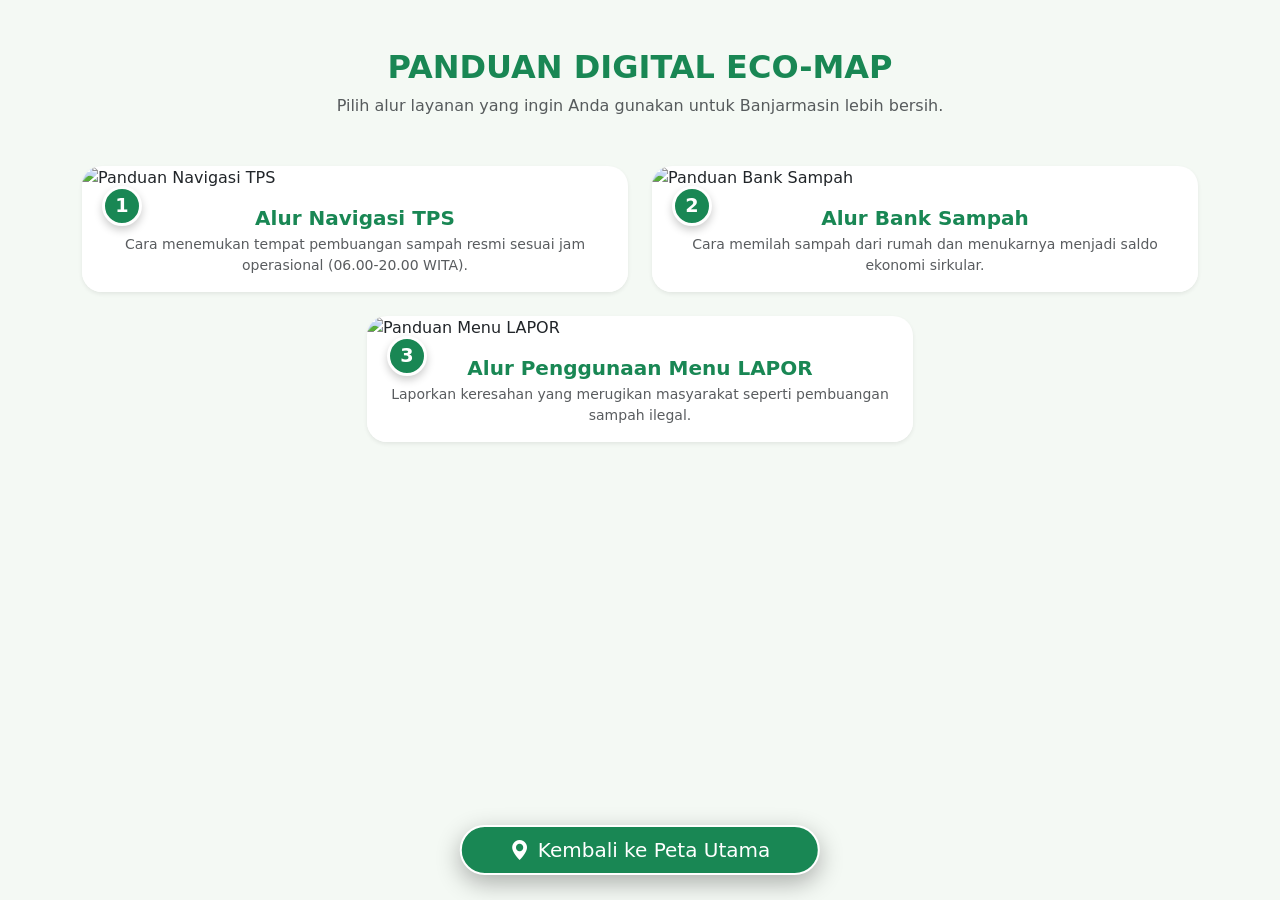
==== pages/panduan.html @ 556d6de7 "Add files via upload" ====
<!DOCTYPE html>
<html lang="id">
<head>
    <meta charset="UTF-8">
    <meta name="viewport" content="width=device-width, initial-scale=1.0">
    <title>Panduan Penggunaan - Eco-Map</title>
    <!-- Bootstrap CSS -->
    <link href="https://cdn.jsdelivr.net/npm/bootstrap@5.3.0/dist/css/bootstrap.min.css" rel="stylesheet">
    <link rel="stylesheet" href="https://cdn.jsdelivr.net/npm/bootstrap-icons@1.11.1/font/bootstrap-icons.css">
    <style>
        body { 
            background-color: #f4f9f4; 
            /* Memberi ruang di bawah agar konten terakhir tidak tertutup tombol melayang */
            padding-bottom: 100px; 
        }
        
        .card-guideline {
            border: none;
            border-radius: 20px;
            transition: transform 0.3s ease, box-shadow 0.3s ease;
            overflow: hidden;
        }
        
        .card-guideline:hover {
            transform: translateY(-10px);
            box-shadow: 0 15px 30px rgba(0,0,0,0.1);
        }
        
        .guide-img {
            width: 100%;
            height: auto;
            display: block;
        }
        
        .badge-number {
            position: absolute;
            top: 20px;
            left: 20px;
            background-color: #198754;
            color: white;
            width: 40px;
            height: 40px;
            border-radius: 50%;
            display: flex;
            align-items: center;
            justify-content: center;
            font-weight: bold;
            font-size: 1.2rem;
            border: 3px solid white;
            box-shadow: 0 4px 8px rgba(0,0,0,0.2);
        }

        /* CSS KHUSUS UNTUK TOMBOL MELAYANG */
        .btn-floating-custom {
            position: fixed !important;
            bottom: 25px !important;
            left: 50% !important;
            transform: translateX(-50%) !important;
            z-index: 9999 !important;
            box-shadow: 0 8px 25px rgba(0,0,0,0.3) !important;
            white-space: nowrap;
            border: 2px solid white !important;
        }
    </style>
</head>
<body>

<div class="container my-5">
    <div class="text-center mb-5">
        <h2 class="fw-bold text-success">PANDUAN DIGITAL ECO-MAP</h2>
        <p class="text-muted">Pilih alur layanan yang ingin Anda gunakan untuk Banjarmasin lebih bersih.</p>
    </div>

    <div class="row g-4 justify-content-center">
        <!-- PANDUAN 1: NAVIGASI TPS -->
        <div class="col-lg-6">
            <div class="card card-guideline shadow-sm position-relative">
                <div class="badge-number">1</div>
                <img src="../img/panduan-tps.png" class="guide-img" alt="Panduan Navigasi TPS">
                <div class="card-body bg-white text-center">
                    <h5 class="fw-bold text-success mb-1">Alur Navigasi TPS</h5>
                    <p class="small text-muted mb-0">Cara menemukan tempat pembuangan sampah resmi sesuai jam operasional (06.00-20.00 WITA).</p>
                </div>
            </div>
        </div>

        <!-- PANDUAN 2: BANK SAMPAH -->
        <div class="col-lg-6">
            <div class="card card-guideline shadow-sm position-relative">
                <div class="badge-number">2</div>
                <img src="../img/panduan-bank-sampah.png" class="guide-img" alt="Panduan Bank Sampah">
                <div class="card-body bg-white text-center">
                    <h5 class="fw-bold text-success mb-1">Alur Bank Sampah</h5>
                    <p class="small text-muted mb-0">Cara memilah sampah dari rumah dan menukarnya menjadi saldo ekonomi sirkular.</p>
                </div>
            </div>
        </div>

        <!-- PANDUAN 3: MENU LAPOR -->
        <div class="col-lg-6">
            <div class="card card-guideline shadow-sm position-relative">
                <div class="badge-number">3</div>
                <img src="../img/lapor-span.png" class="guide-img" alt="Panduan Menu LAPOR">
                <div class="card-body bg-white text-center">
                    <h5 class="fw-bold text-success mb-1">Alur Penggunaan Menu LAPOR</h5>
                    <p class="small text-muted mb-0">Laporkan keresahan yang merugikan masyarakat seperti pembuangan sampah ilegal.</p>
                </div>
            </div>
        </div>
    </div>

    <!-- Tombol Navigasi Melayang -->
    <a href="../index.html" class="btn btn-success btn-lg rounded-pill px-5 btn-floating-custom">
        <i class="bi bi-geo-alt-fill me-2"></i>Kembali ke Peta Utama
    </a>
</div>

<script src="https://cdn.jsdelivr.net/npm/bootstrap@5.3.0/dist/js/bootstrap.bundle.min.js"></script>
</body>
</html>
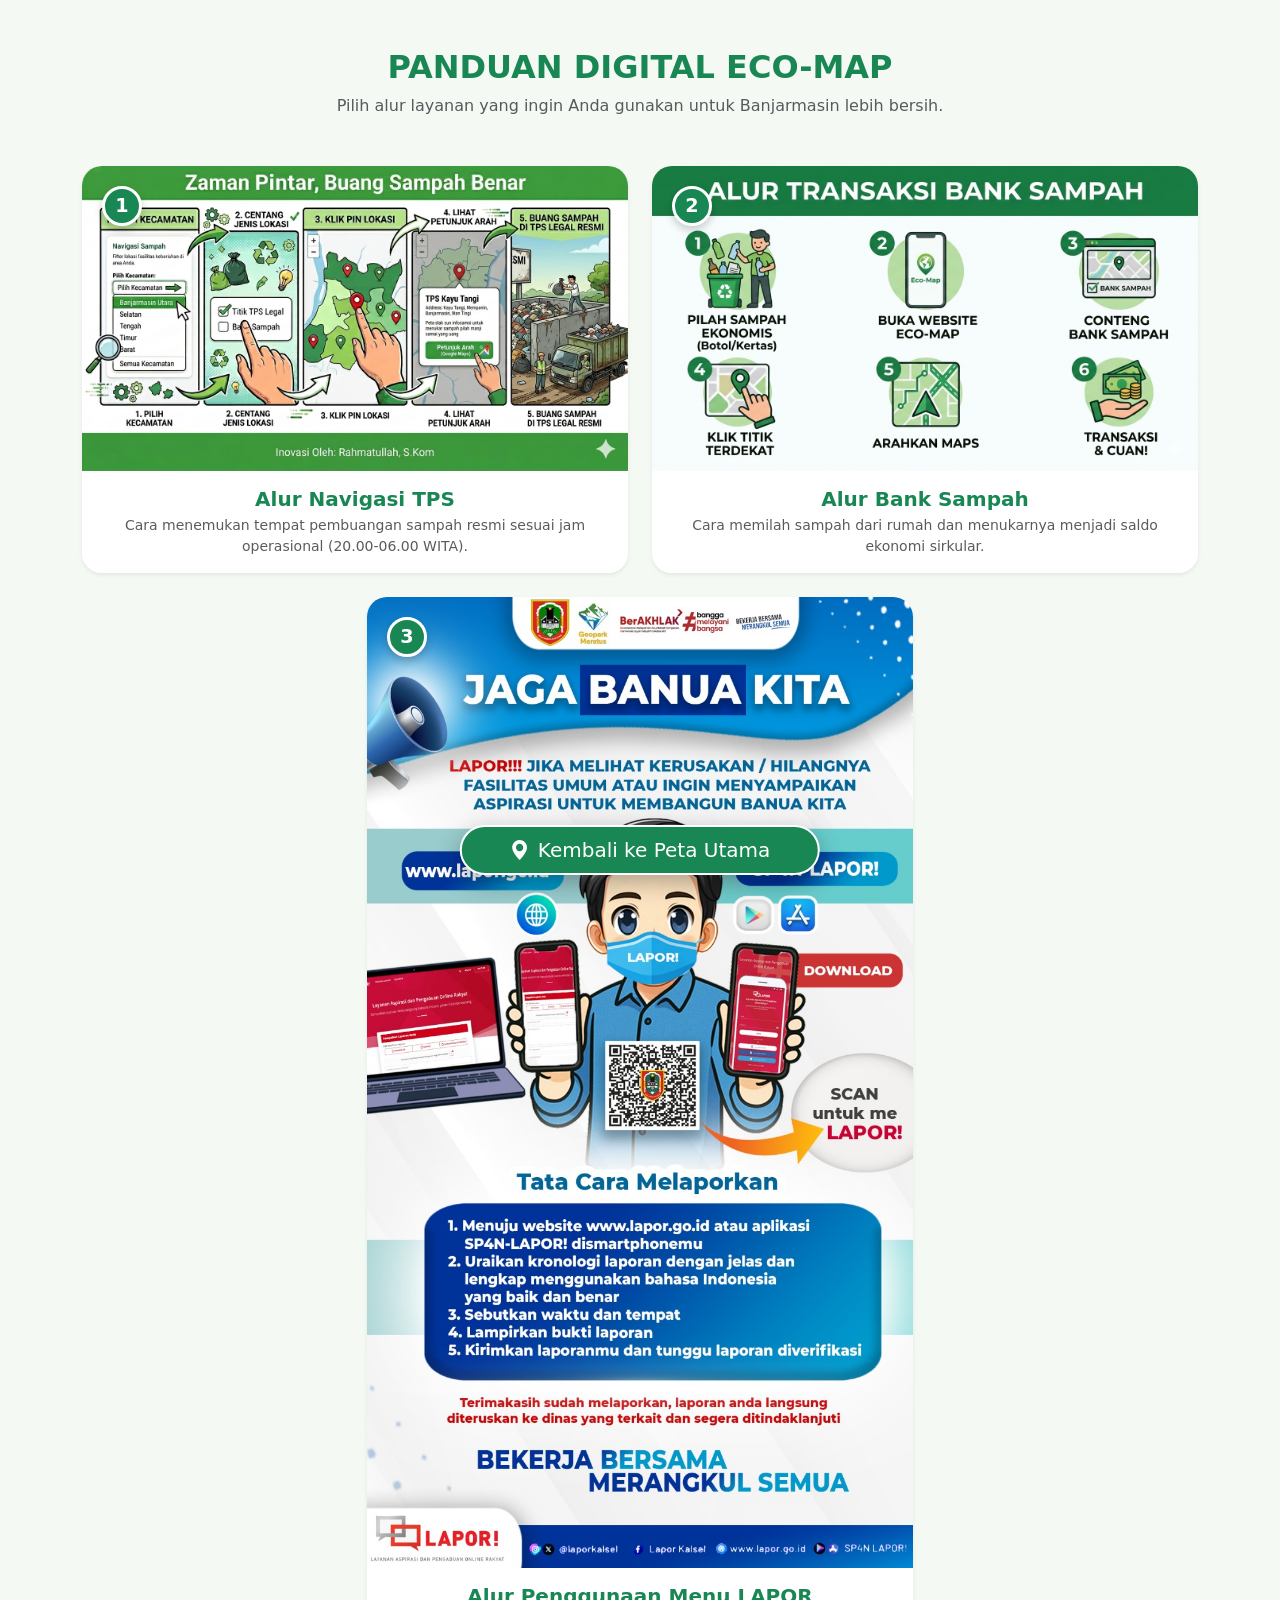
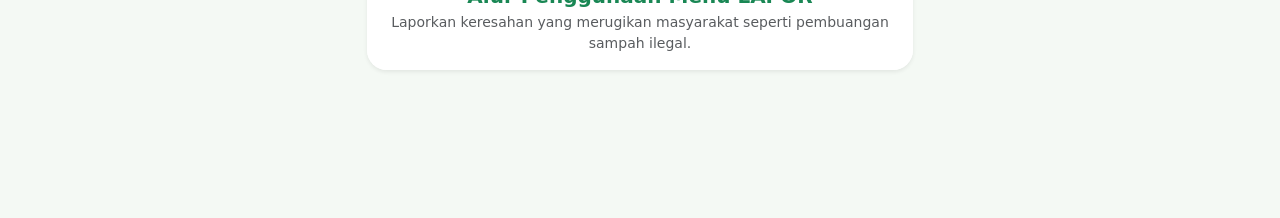
==== commit a872c576: "Add files via upload" ====
--- a/pages/panduan.html
+++ b/pages/panduan.html
@@ -79,7 +79,7 @@
                 <img src="../img/panduan-tps.png" class="guide-img" alt="Panduan Navigasi TPS">
                 <div class="card-body bg-white text-center">
                     <h5 class="fw-bold text-success mb-1">Alur Navigasi TPS</h5>
-                    <p class="small text-muted mb-0">Cara menemukan tempat pembuangan sampah resmi sesuai jam operasional (06.00-20.00 WITA).</p>
+                    <p class="small text-muted mb-0">Cara menemukan tempat pembuangan sampah resmi sesuai jam operasional (20.00-06.00 WITA).</p>
                 </div>
             </div>
         </div>
